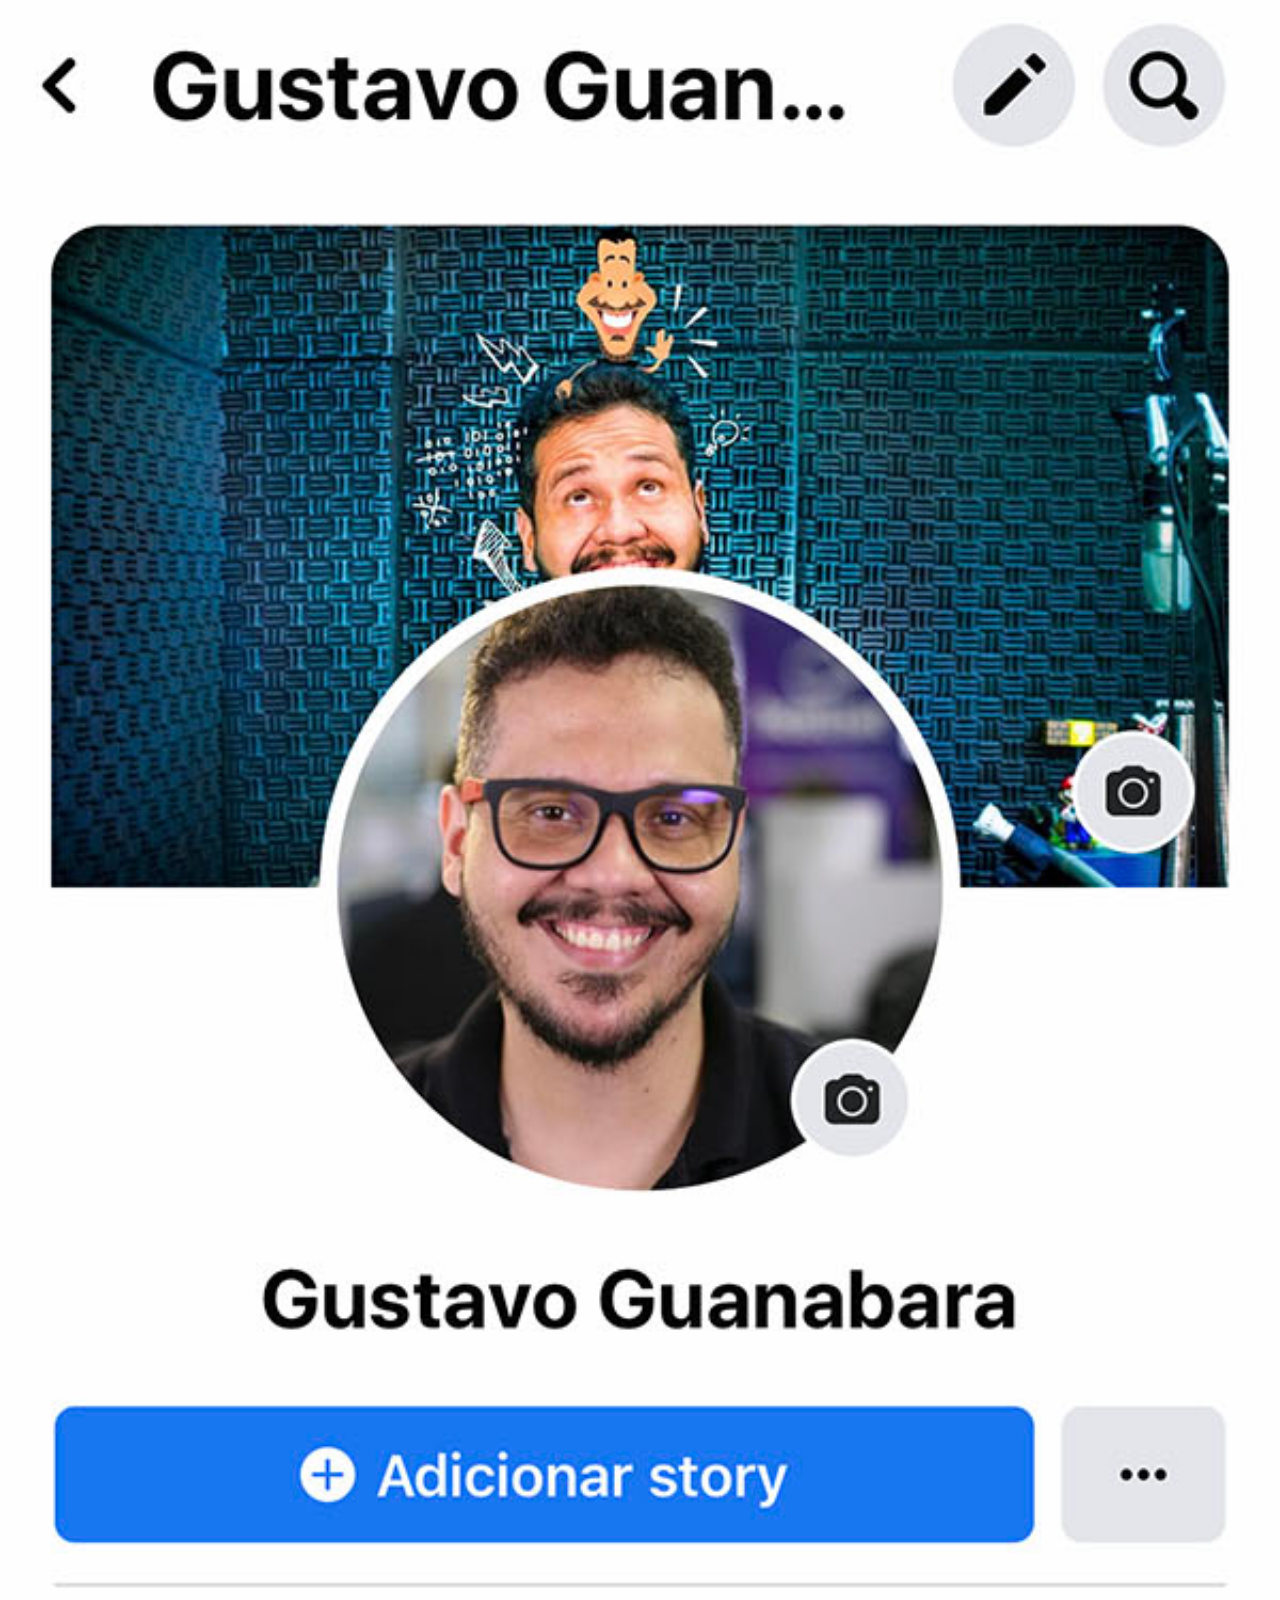
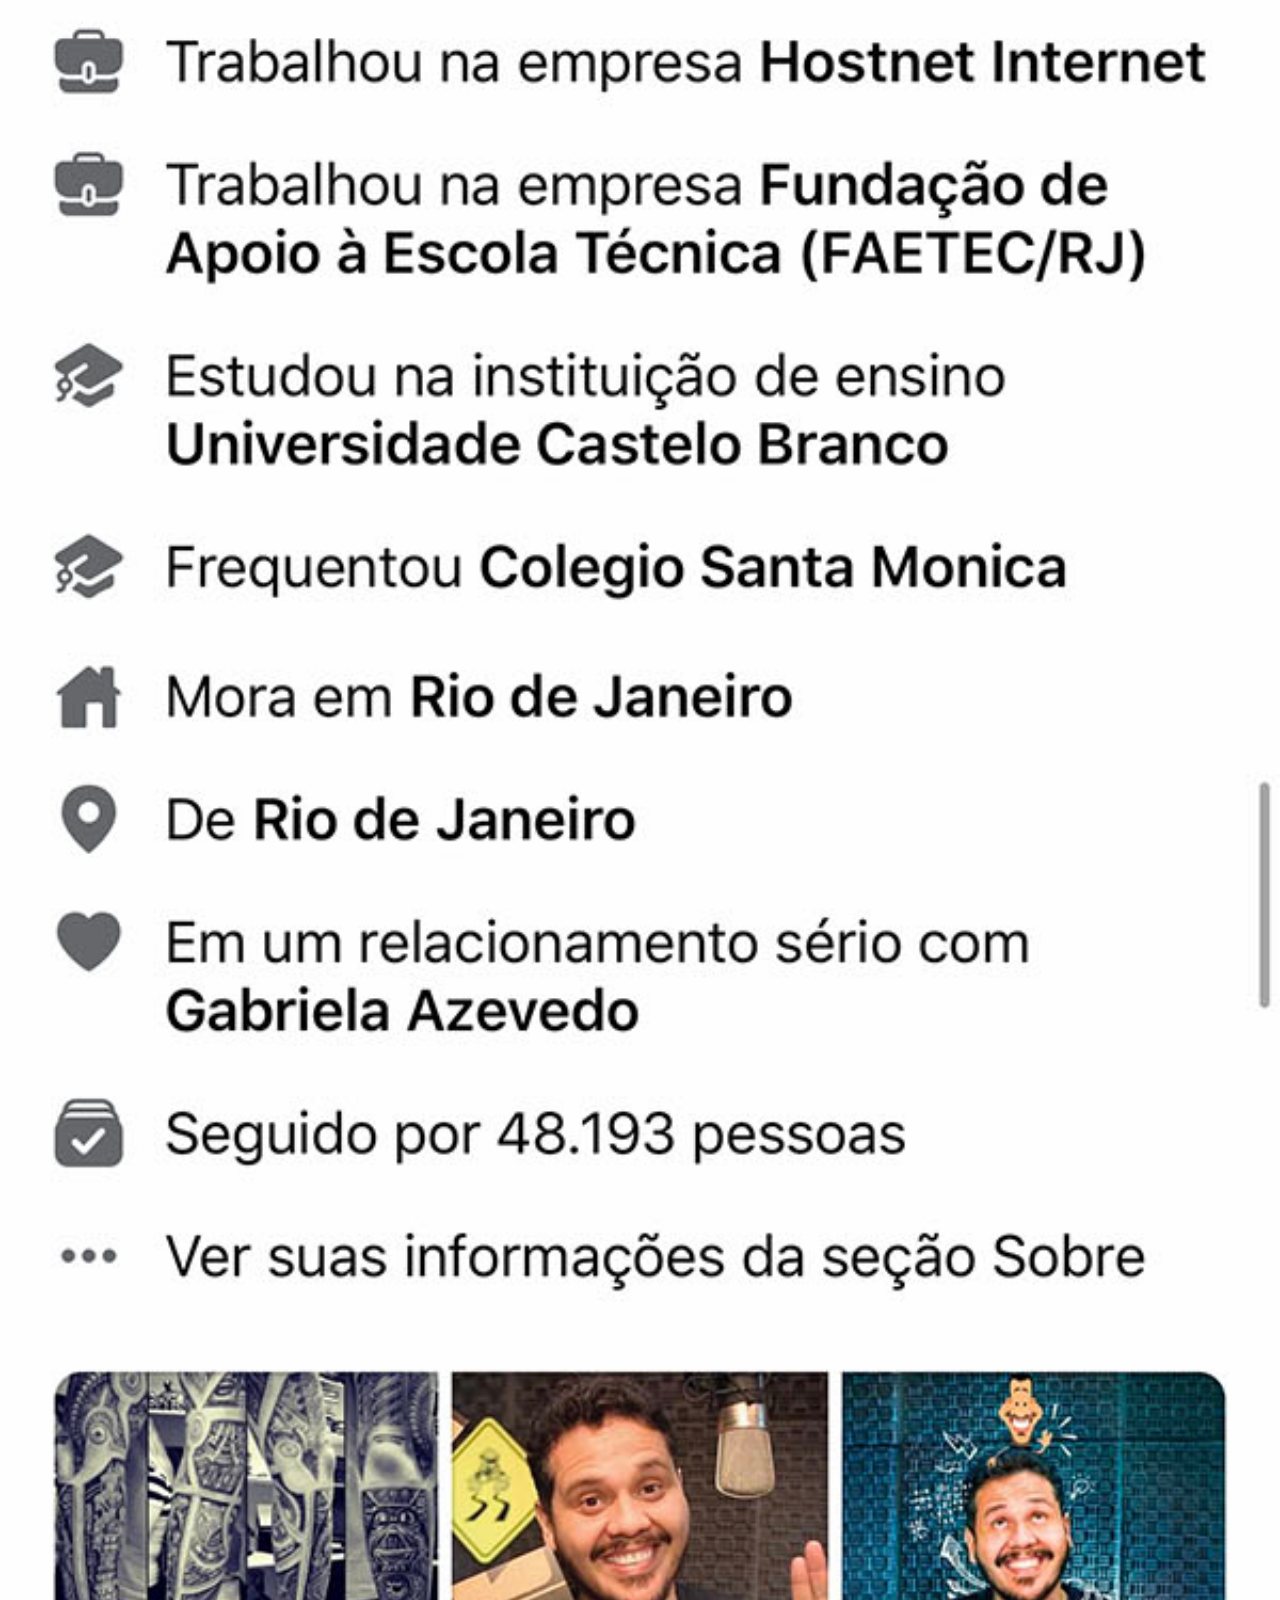
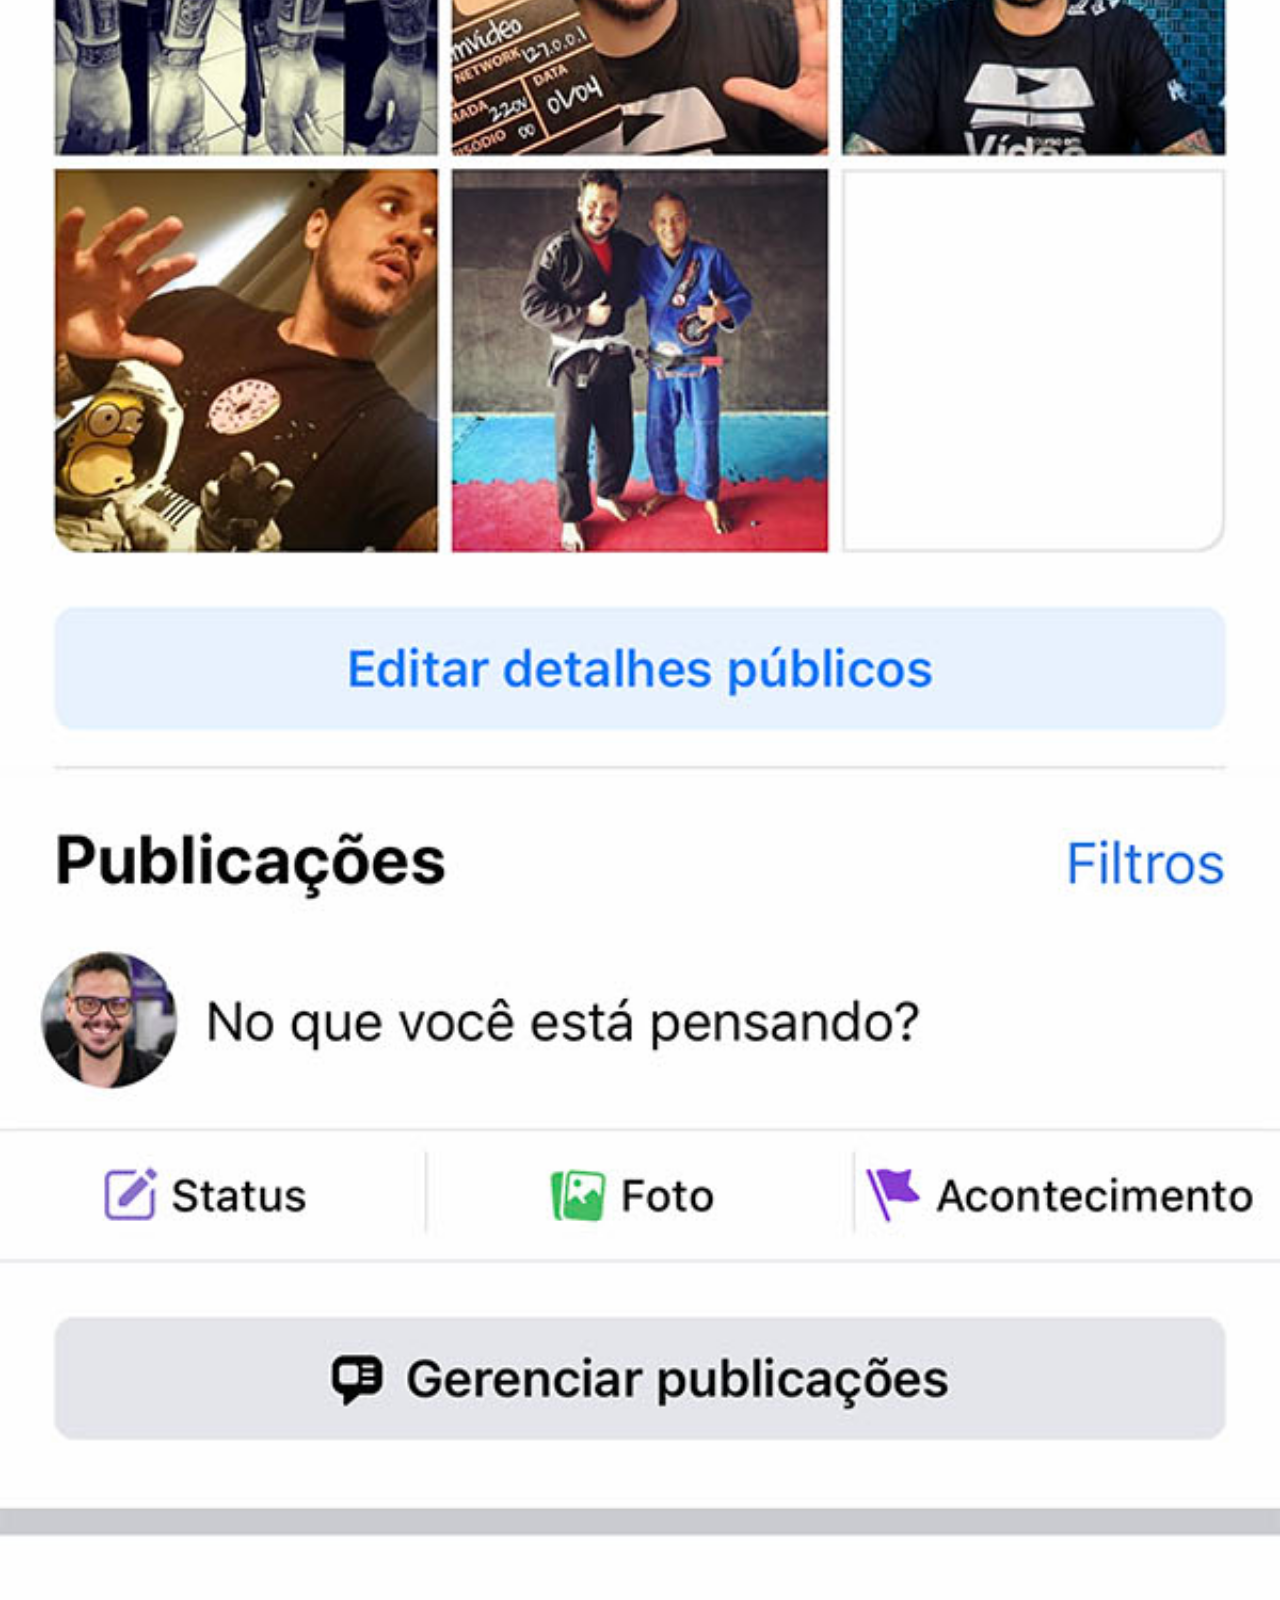
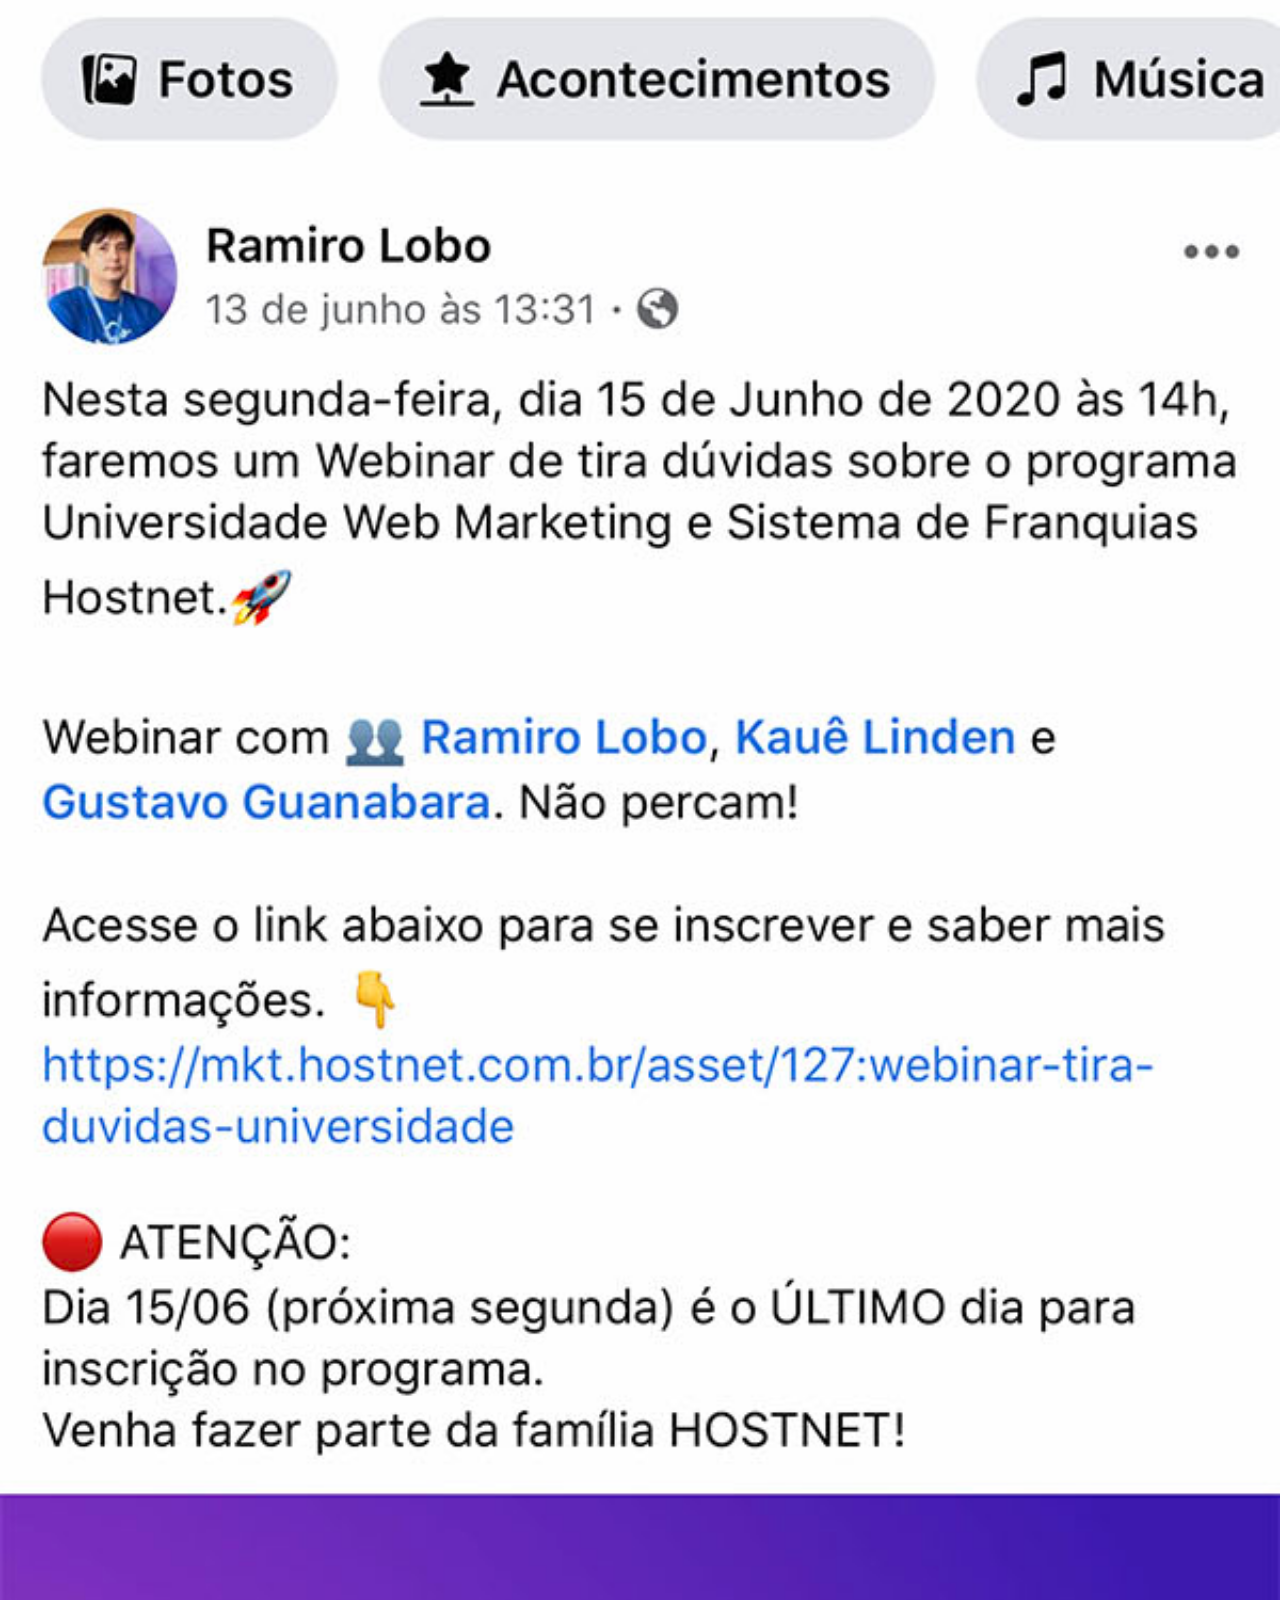
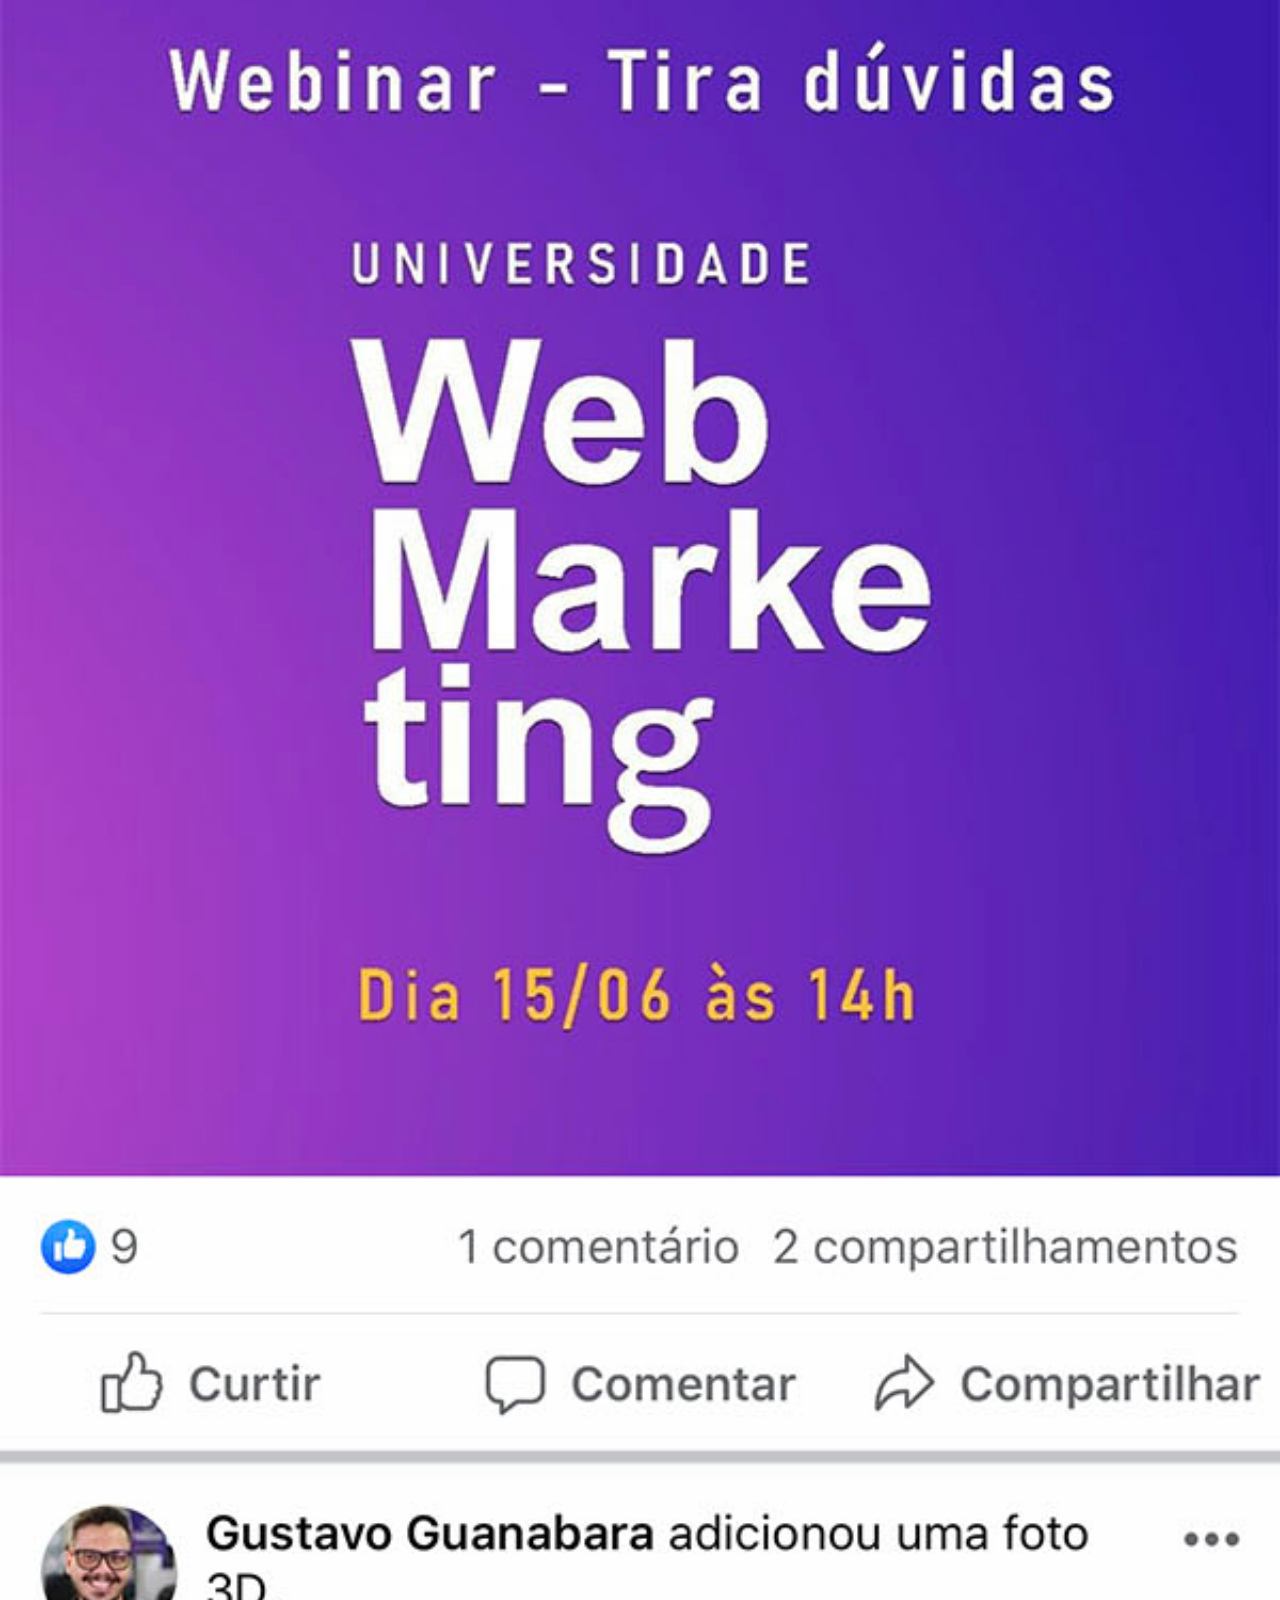
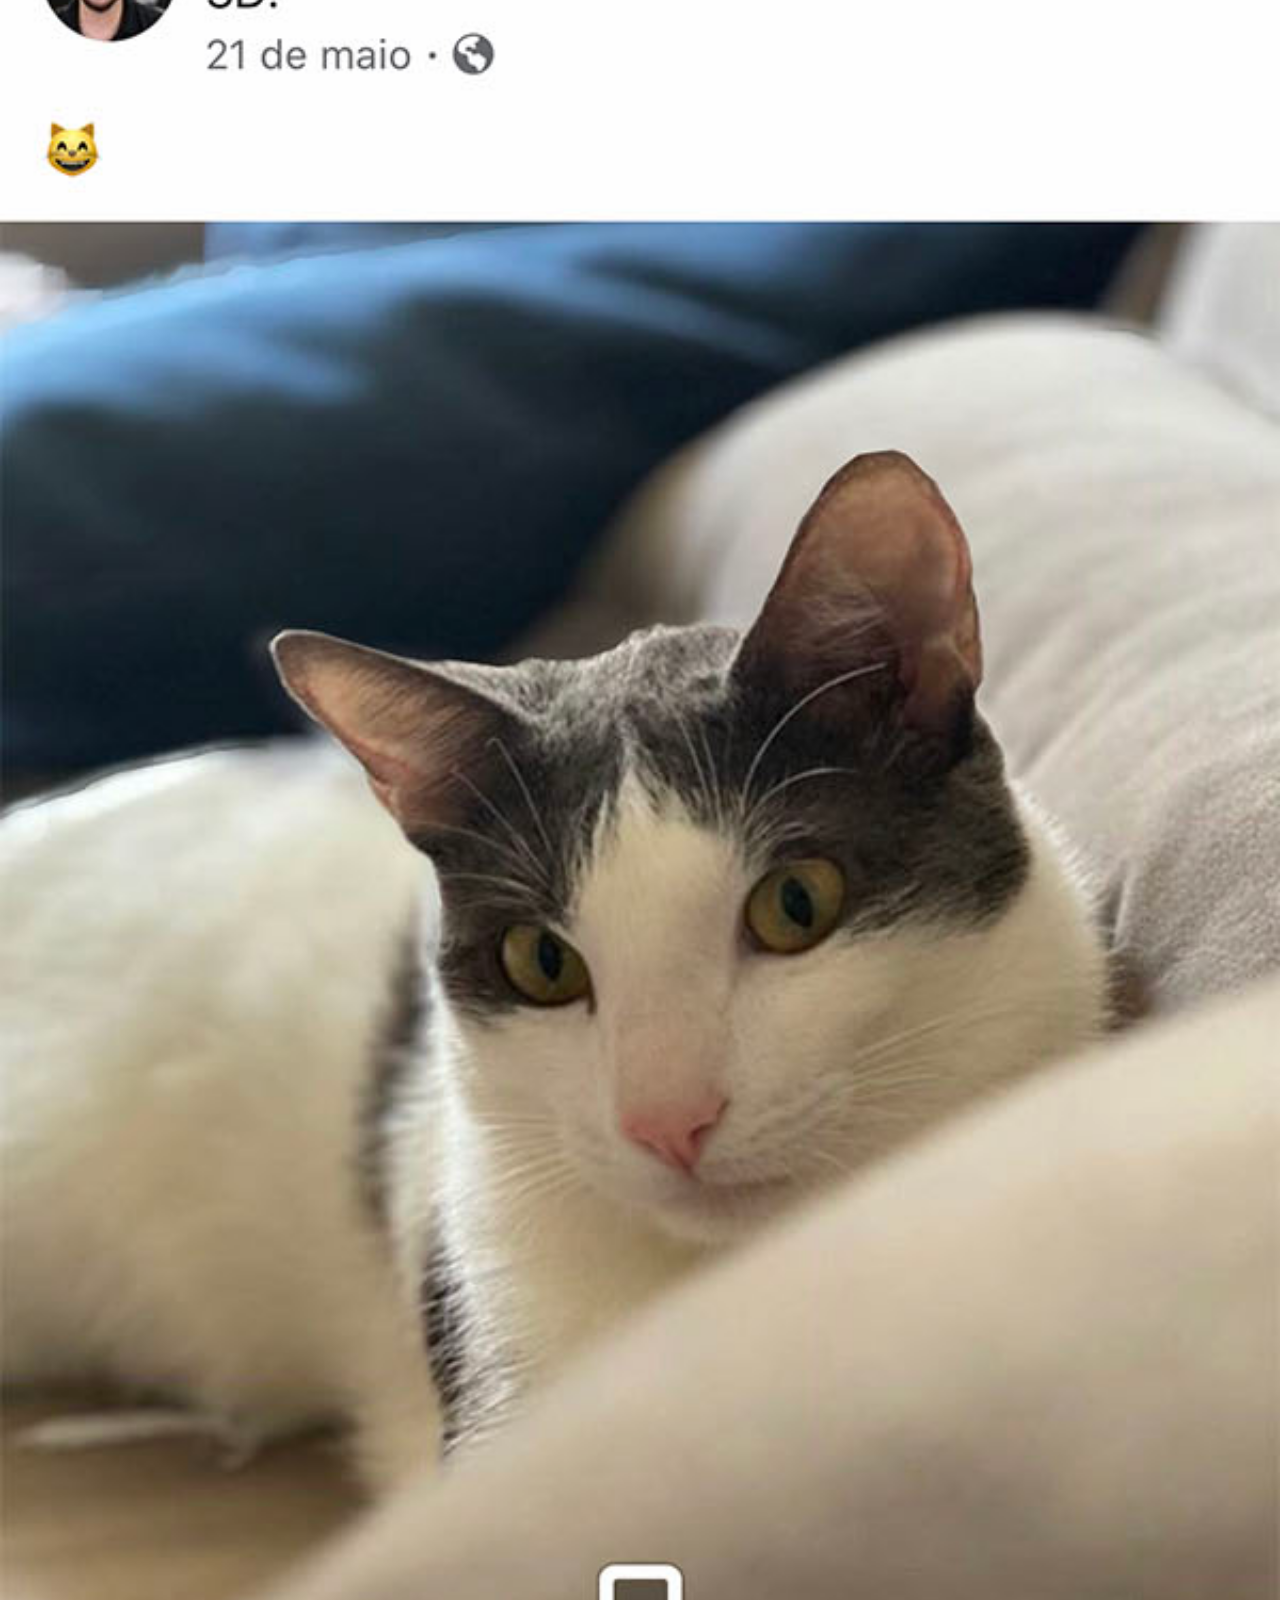
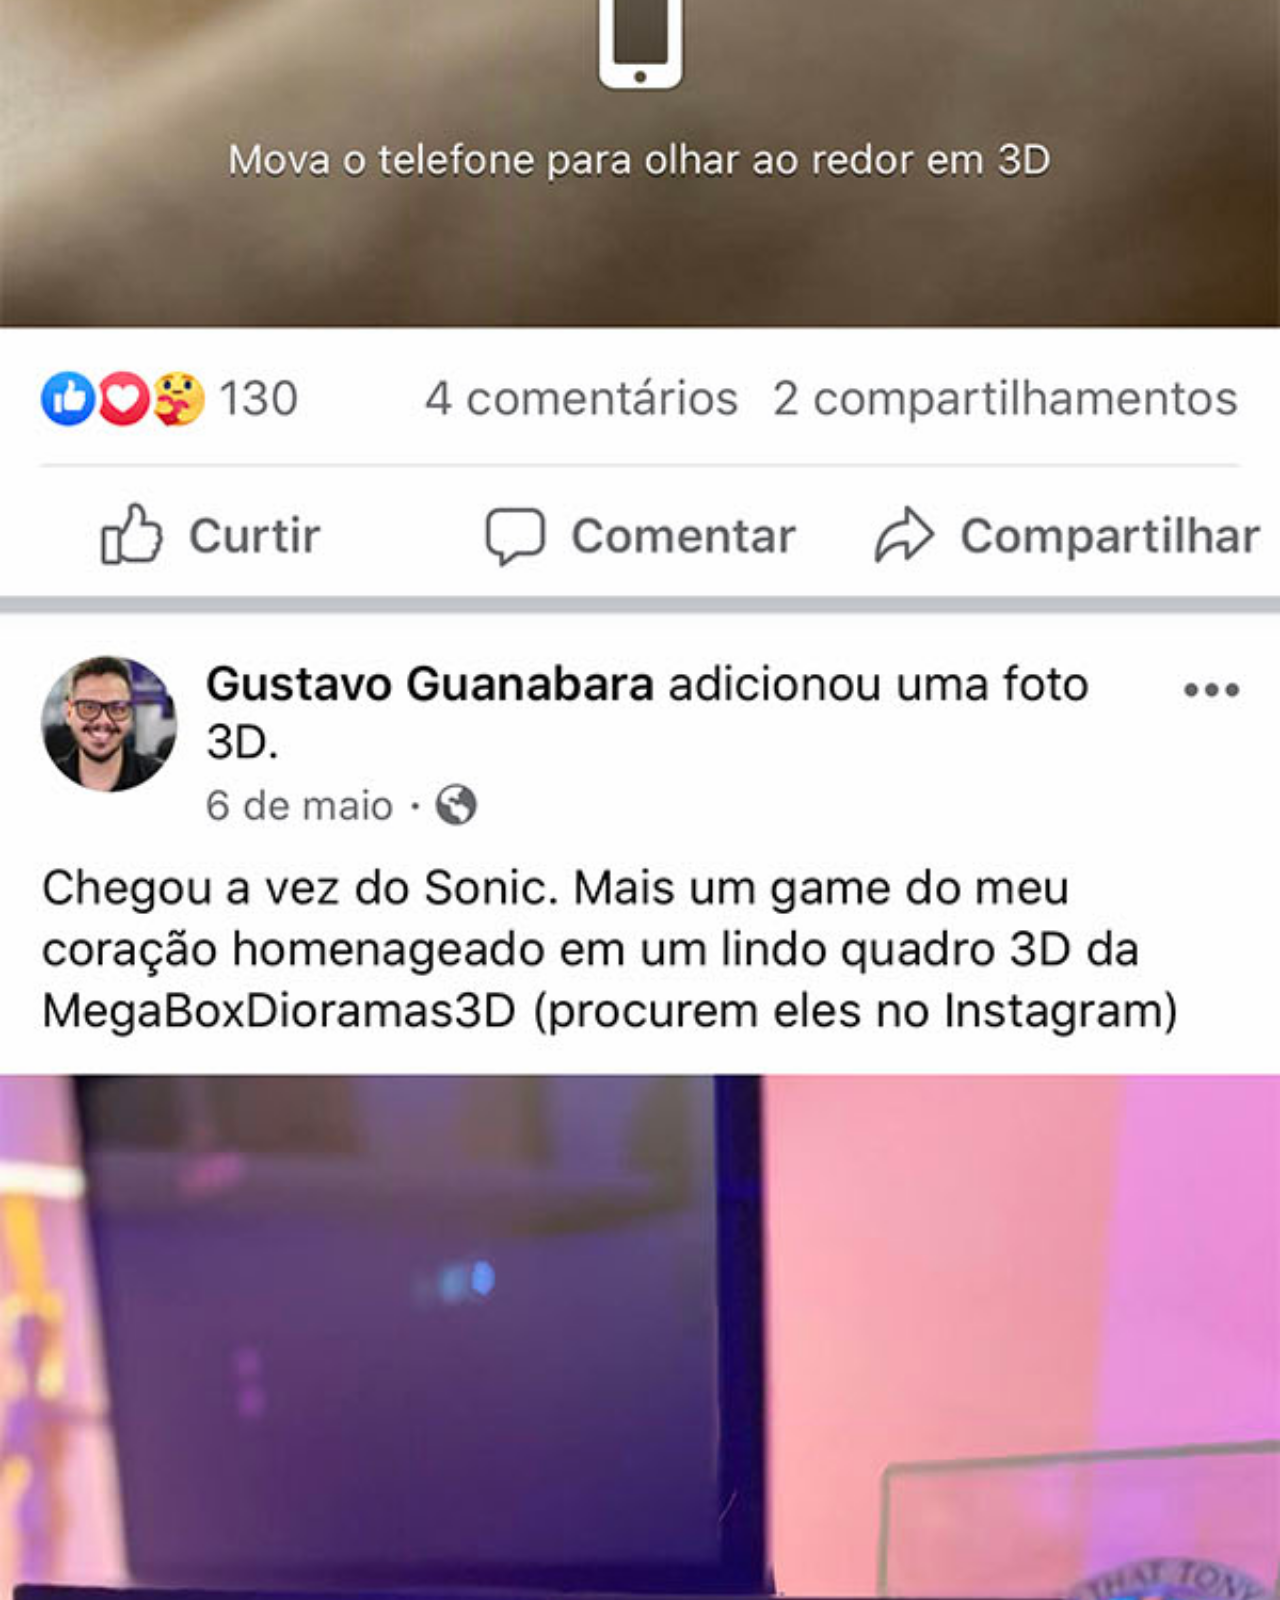
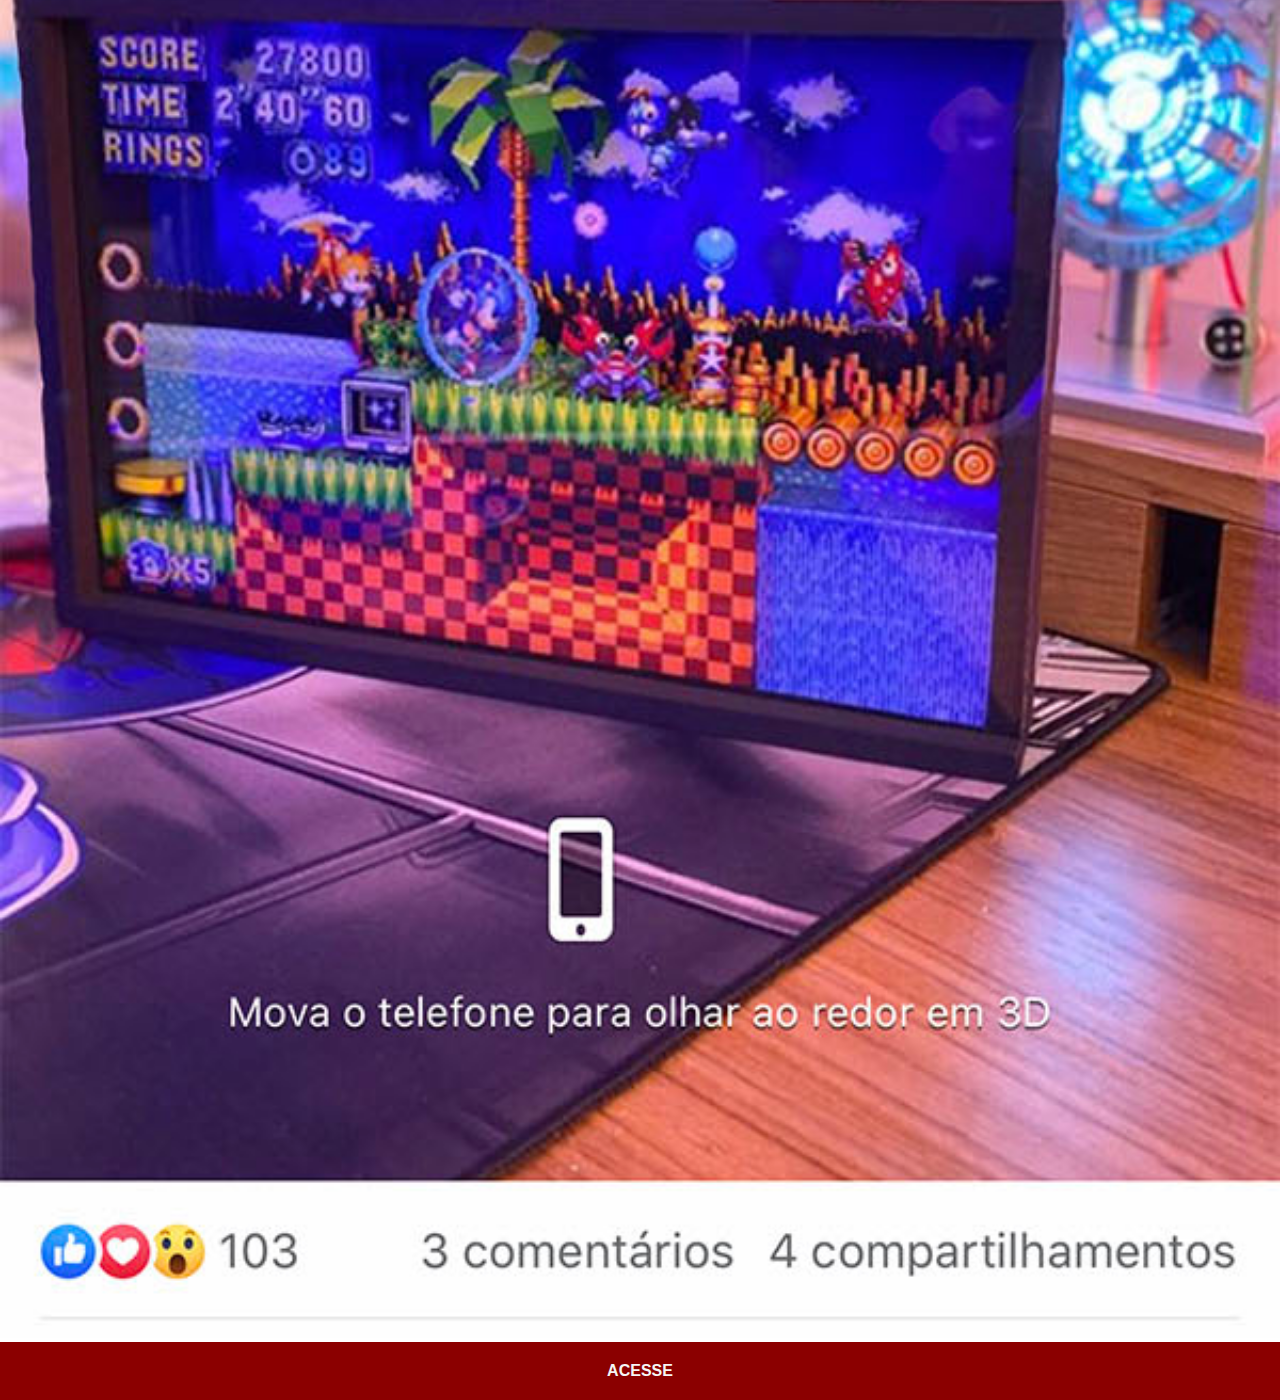
==== facebook.html @ 77b0dadb "finalizando os links" ====
<!DOCTYPE html>
<html lang="pt-br">
<head>
    <meta charset="UTF-8">
    <meta name="viewport" content="width=device-width, initial-scale=1.0">
    <title>Facebook</title>
    <link rel="stylesheet" href="estilos/social.css">
</head>
<body>
    <img src="imagens/tela-facebook.jpg" alt="tela-facebook">
    <a href="https://www.facebook.com/gustavoguanabara/" target="_blank">ACESSE</a>
</body>
</html>
---- estilos/social.css ----
@charset "UTF-8";

*{
    margin: 0px;
    padding: 0px;
    font-family: Arial, Helvetica, sans-serif;
}

::-webkit-scrollbar{
    width: 0px;
    height: 0px;
}

img{
    width: 100vw;

}

a{
    display: block;
    background-color: darkred;
    color: whitesmoke;
    padding: 20px;
    text-align: center;
    font-weight: bolder;
    text-decoration: none;
}
a:hover{
    background-color: red;
}
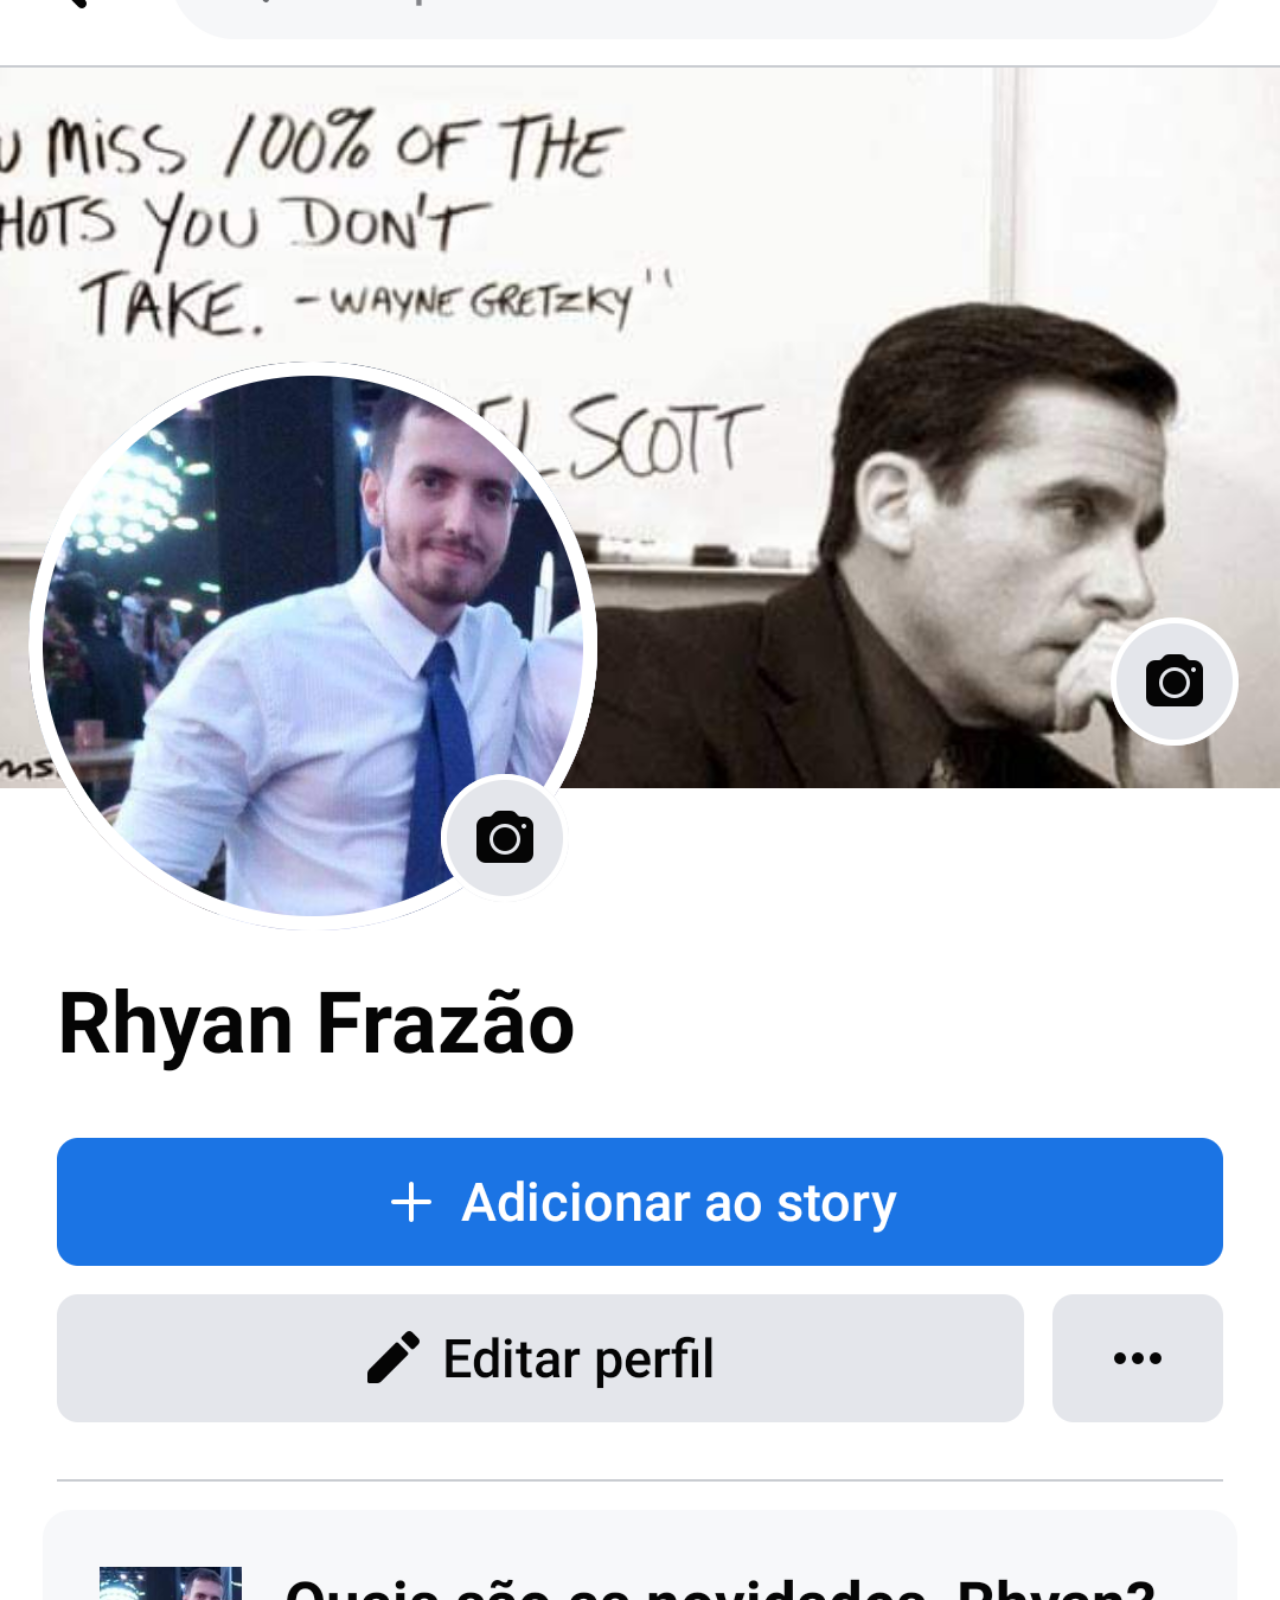
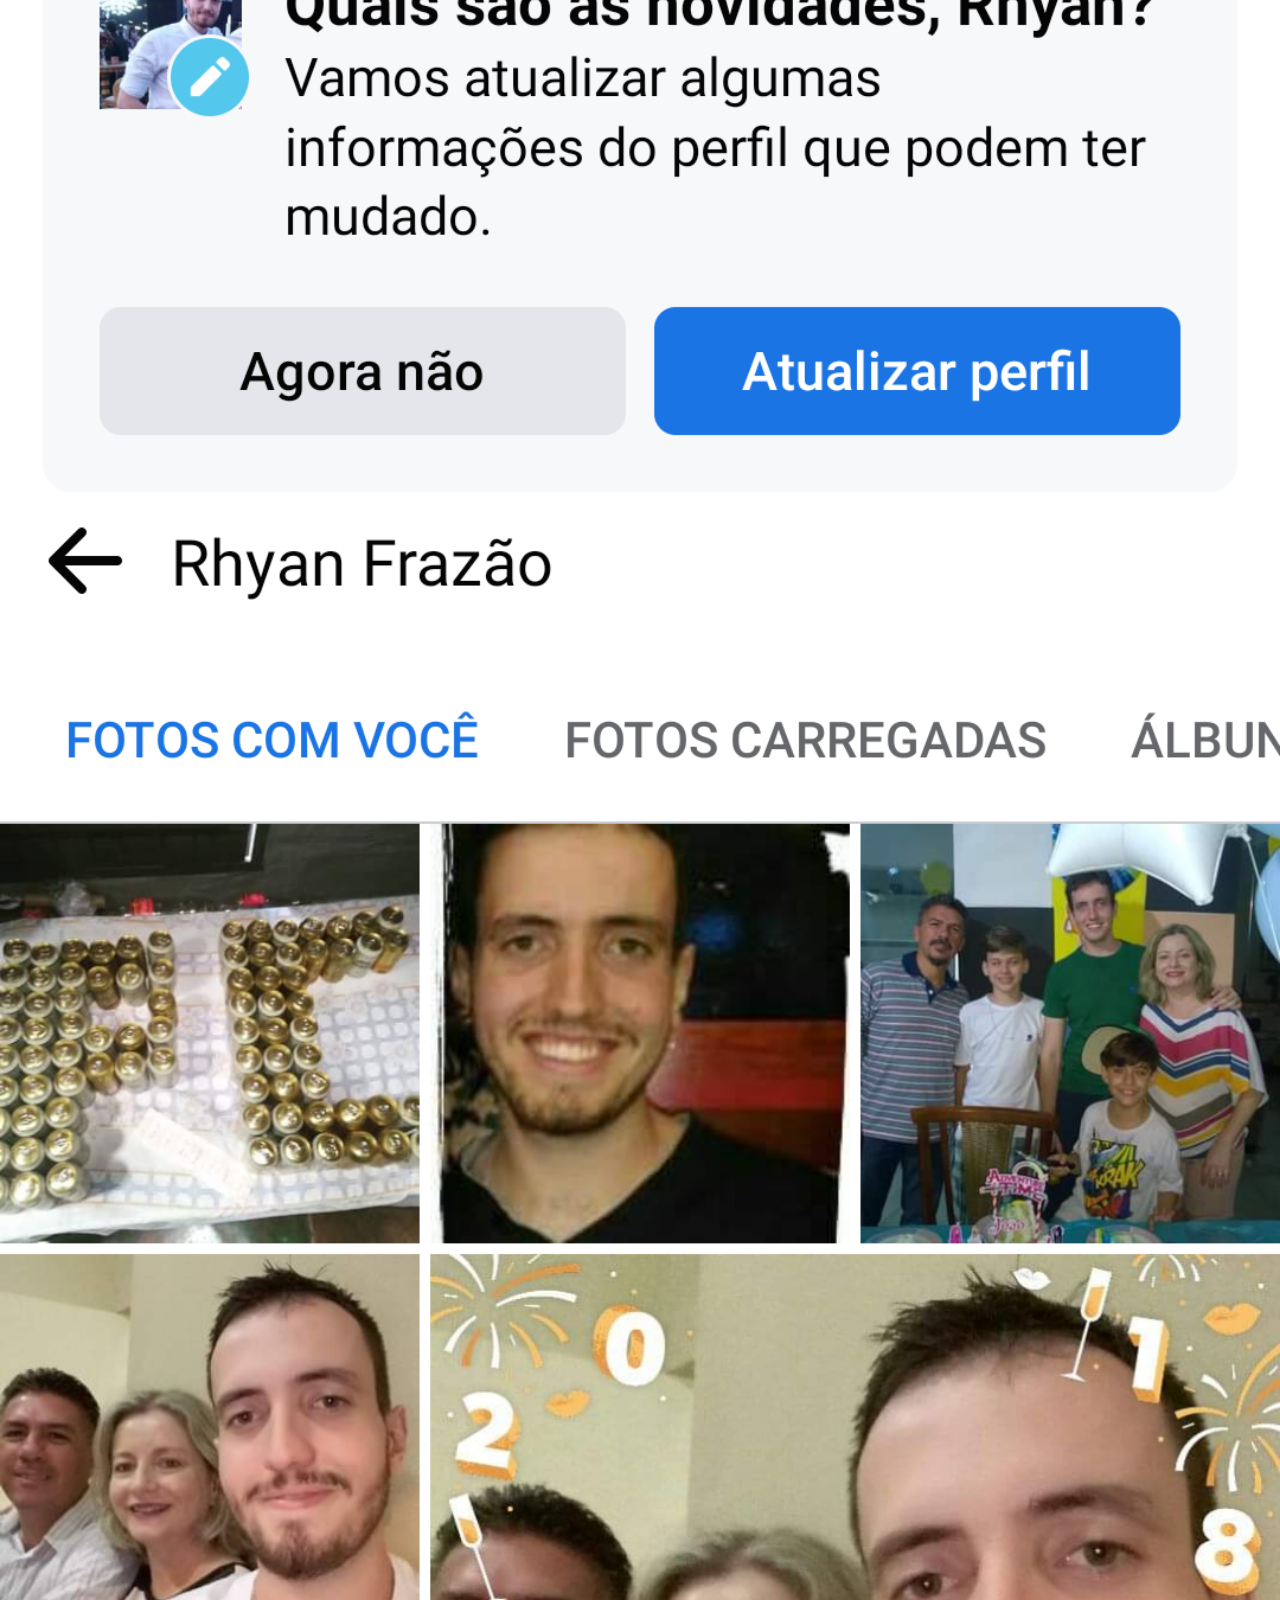
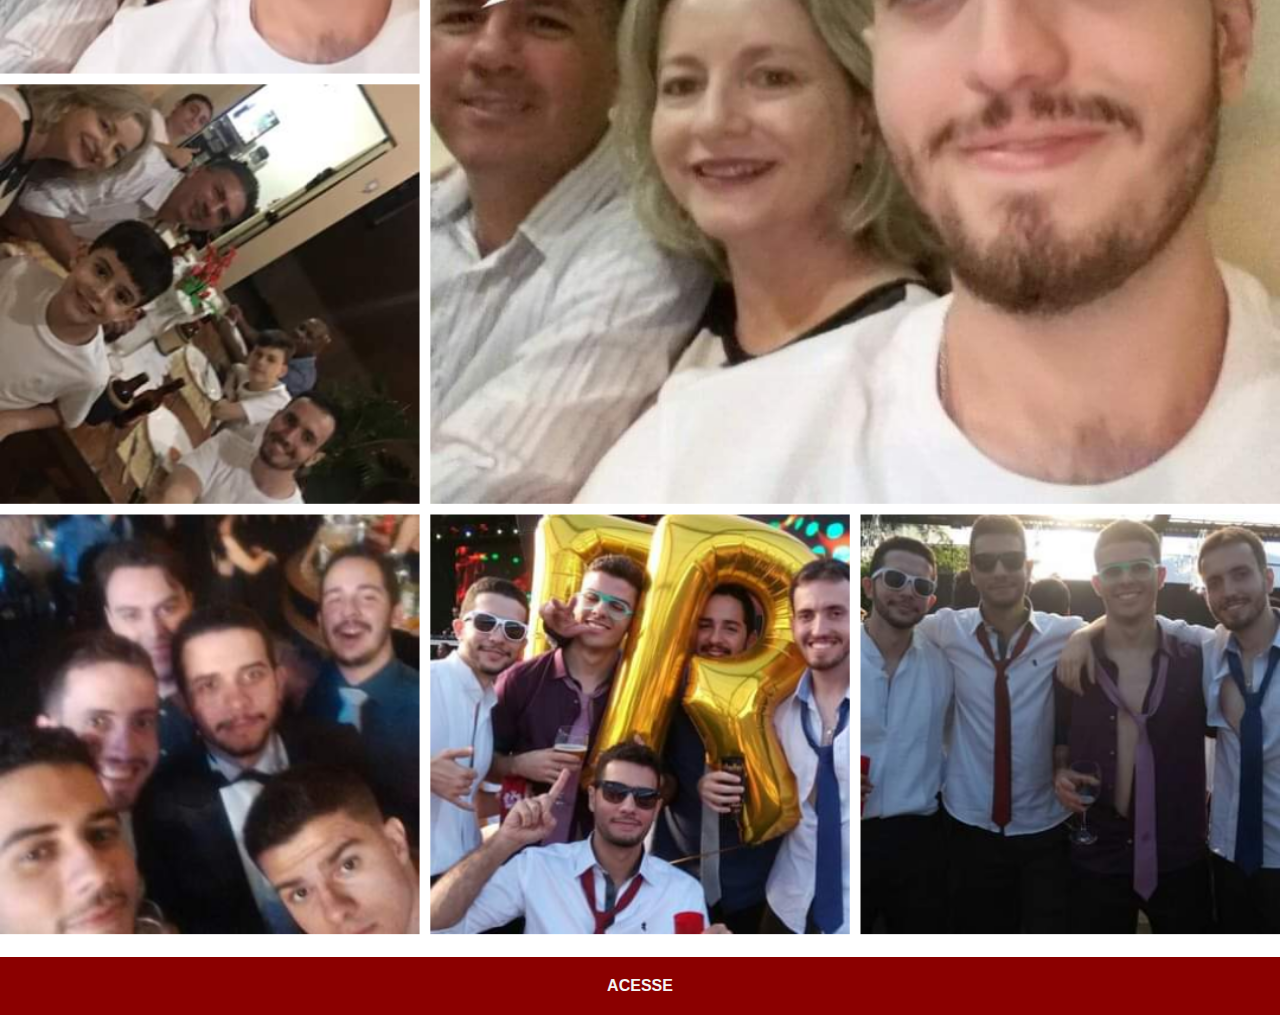
==== commit f7bf7a7e: "colocando minhas redes sociais no projeto" ====
--- a/facebook.html
+++ b/facebook.html
@@ -7,7 +7,7 @@
     <link rel="stylesheet" href="estilos/social.css">
 </head>
 <body>
-    <img src="imagens/tela-facebook.jpg" alt="tela-facebook">
-    <a href="https://www.facebook.com/gustavoguanabara/" target="_blank">ACESSE</a>
+    <img src="imagens/tela-facebook-1.png" alt="tela-facebook">
+    <a href="https://www.facebook.com/rhyan.frazao/" target="_blank">ACESSE</a>
 </body>
 </html>